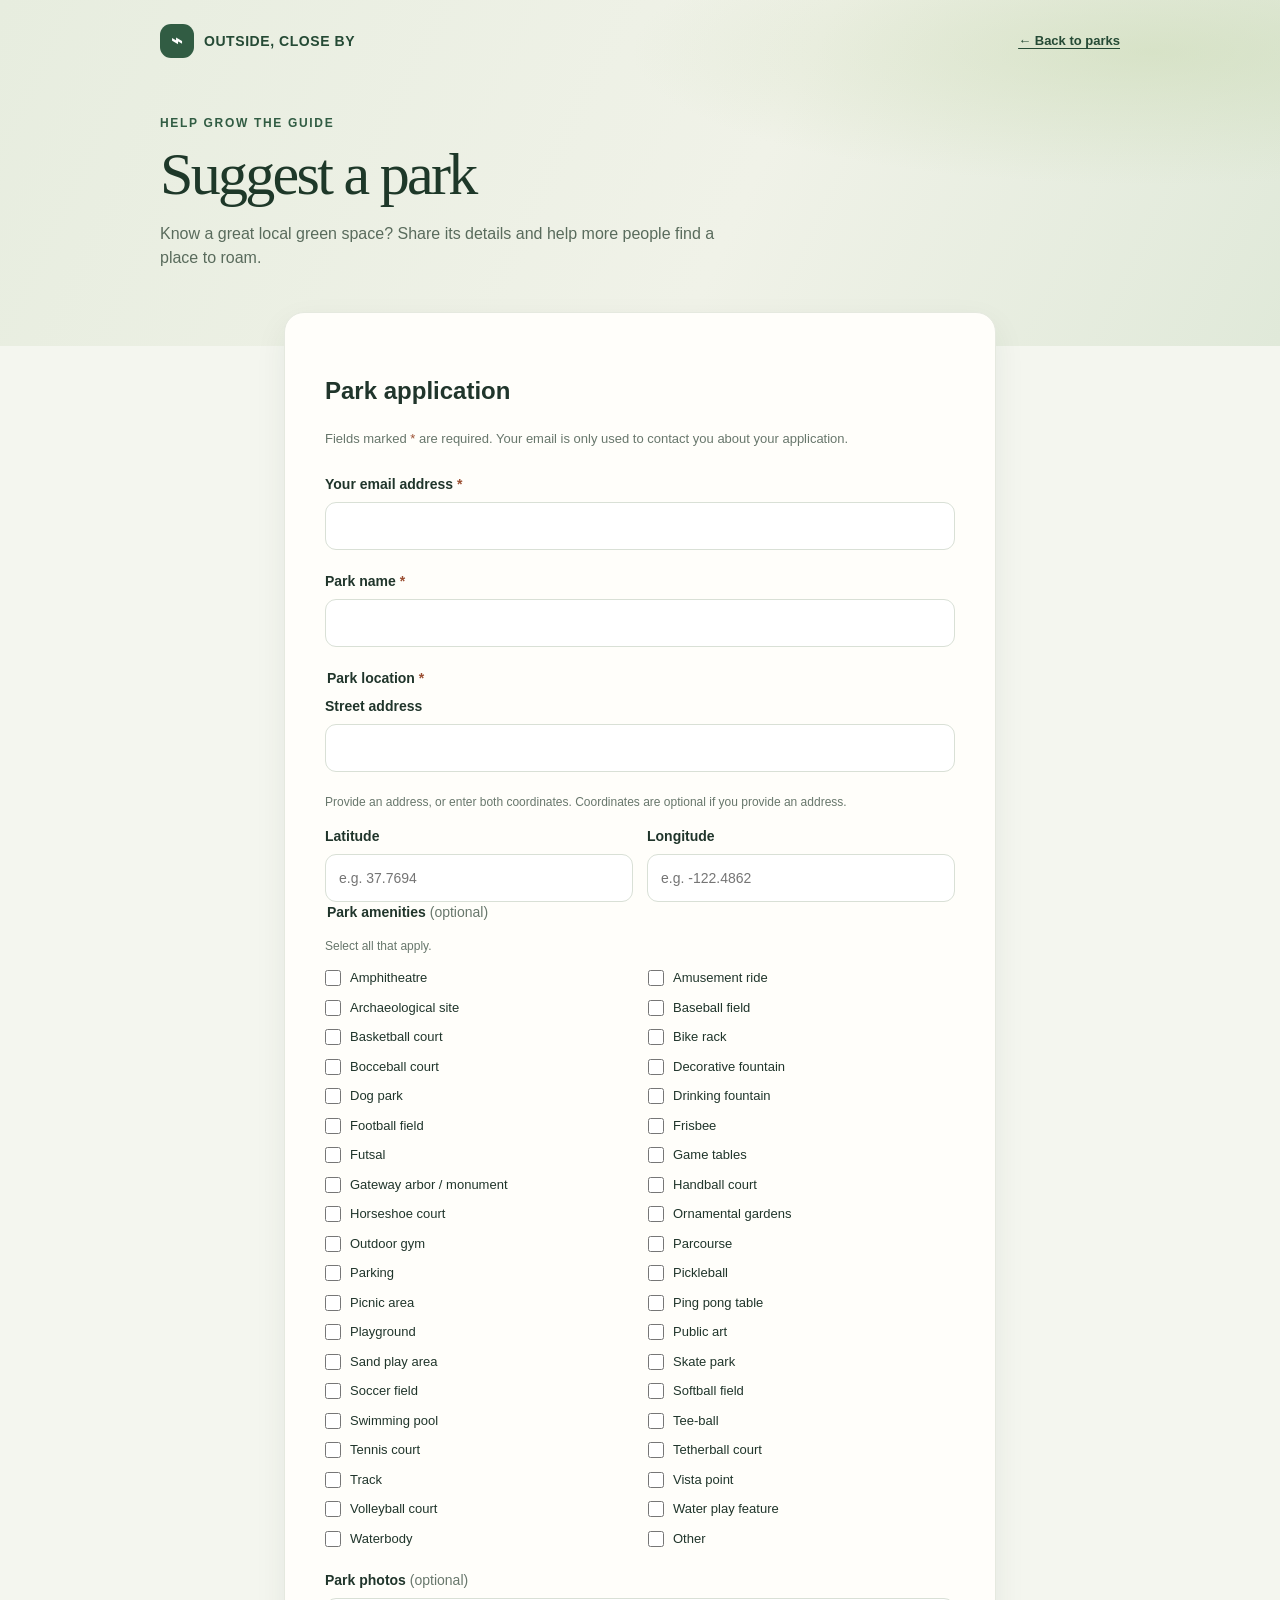
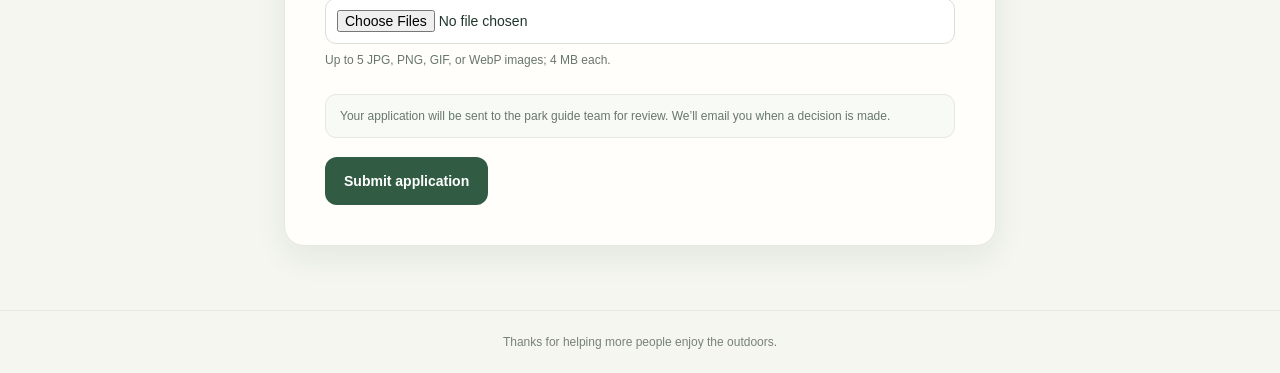
==== application.html @ 21227217 "first commit" ====
<!DOCTYPE html>
<html lang="en">
<head>
  <meta charset="UTF-8">
  <meta name="viewport" content="width=device-width, initial-scale=1.0">
  <meta name="theme-color" content="#f4f6ef">
  <title>Suggest a Park | Bay Area Parks</title>
  <link rel="stylesheet" href="application.css">
</head>
<body>
  <header class="hero">
    <div class="topbar">
      <div class="brand"><span class="brand-mark" aria-hidden="true">⌁</span> OUTSIDE, CLOSE BY</div>
      <a class="back-link" href="index.html">← Back to parks</a>
    </div>
    <div class="hero-copy">
      <p class="eyebrow">Help grow the guide</p>
      <h1>Suggest a park</h1>
      <p class="intro">Know a great local green space? Share its details and help more people find a place to roam.</p>
    </div>
  </header>

  <main>
    <section class="application-card" aria-labelledby="application-heading">
      <h2 id="application-heading">Park application</h2>
      <p class="form-intro">Fields marked <span class="required">*</span> are required. Your email is only used to contact you about your application.</p>

      <form id="application-form">
        <div class="field">
          <label for="email">Your email address <span class="required">*</span></label>
          <input id="email" name="email" type="email" autocomplete="email" maxlength="254" required>
        </div>

        <div class="field">
          <label for="park-name">Park name <span class="required">*</span></label>
          <input id="park-name" name="parkName" type="text" required>
        </div>

        <fieldset class="location-fields">
          <legend class="field-label">Park location <span class="required">*</span></legend>
          <div class="field">
            <label for="address">Street address</label>
            <input id="address" name="address" type="text" autocomplete="street-address" aria-describedby="location-help">
          </div>
          <p class="help-text" id="location-help">Provide an address, or enter both coordinates. Coordinates are optional if you provide an address.</p>
          <div class="coordinates">
            <div class="field">
              <label for="latitude">Latitude</label>
              <input id="latitude" name="latitude" type="number" min="-90" max="90" step="any" inputmode="decimal" placeholder="e.g. 37.7694">
            </div>
            <div class="field">
              <label for="longitude">Longitude</label>
              <input id="longitude" name="longitude" type="number" min="-180" max="180" step="any" inputmode="decimal" placeholder="e.g. -122.4862">
            </div>
          </div>
        </fieldset>

        <fieldset class="amenities-field">
          <legend class="field-label">Park amenities <span class="optional-label">(optional)</span></legend>
          <p class="help-text" id="amenities-help">Select all that apply.</p>
          <div class="amenities-options" aria-describedby="amenities-help">
            <label class="amenity-option"><input type="checkbox" name="amenities" value="Amphitheatre"> Amphitheatre</label>
            <label class="amenity-option"><input type="checkbox" name="amenities" value="Amusement ride"> Amusement ride</label>
            <label class="amenity-option"><input type="checkbox" name="amenities" value="Archaeological site"> Archaeological site</label>
            <label class="amenity-option"><input type="checkbox" name="amenities" value="Baseball field"> Baseball field</label>
            <label class="amenity-option"><input type="checkbox" name="amenities" value="Basketball court"> Basketball court</label>
            <label class="amenity-option"><input type="checkbox" name="amenities" value="Bike rack"> Bike rack</label>
            <label class="amenity-option"><input type="checkbox" name="amenities" value="Bocceball court"> Bocceball court</label>
            <label class="amenity-option"><input type="checkbox" name="amenities" value="Decorative fountain"> Decorative fountain</label>
            <label class="amenity-option"><input type="checkbox" name="amenities" value="Dog park"> Dog park</label>
            <label class="amenity-option"><input type="checkbox" name="amenities" value="Drinking fountain"> Drinking fountain</label>
            <label class="amenity-option"><input type="checkbox" name="amenities" value="Football field"> Football field</label>
            <label class="amenity-option"><input type="checkbox" name="amenities" value="Frisbee"> Frisbee</label>
            <label class="amenity-option"><input type="checkbox" name="amenities" value="Futsal"> Futsal</label>
            <label class="amenity-option"><input type="checkbox" name="amenities" value="Game tables"> Game tables</label>
            <label class="amenity-option"><input type="checkbox" name="amenities" value="Gateway arbor / monument"> Gateway arbor / monument</label>
            <label class="amenity-option"><input type="checkbox" name="amenities" value="Handball court"> Handball court</label>
            <label class="amenity-option"><input type="checkbox" name="amenities" value="Horseshoe court"> Horseshoe court</label>
            <label class="amenity-option"><input type="checkbox" name="amenities" value="Ornamental gardens"> Ornamental gardens</label>
            <label class="amenity-option"><input type="checkbox" name="amenities" value="Outdoor gym"> Outdoor gym</label>
            <label class="amenity-option"><input type="checkbox" name="amenities" value="Parcourse"> Parcourse</label>
            <label class="amenity-option"><input type="checkbox" name="amenities" value="Parking"> Parking</label>
            <label class="amenity-option"><input type="checkbox" name="amenities" value="Pickleball"> Pickleball</label>
            <label class="amenity-option"><input type="checkbox" name="amenities" value="Picnic area"> Picnic area</label>
            <label class="amenity-option"><input type="checkbox" name="amenities" value="Ping pong table"> Ping pong table</label>
            <label class="amenity-option"><input type="checkbox" name="amenities" value="Playground"> Playground</label>
            <label class="amenity-option"><input type="checkbox" name="amenities" value="Public art"> Public art</label>
            <label class="amenity-option"><input type="checkbox" name="amenities" value="Sand play area"> Sand play area</label>
            <label class="amenity-option"><input type="checkbox" name="amenities" value="Skate park"> Skate park</label>
            <label class="amenity-option"><input type="checkbox" name="amenities" value="Soccer field"> Soccer field</label>
            <label class="amenity-option"><input type="checkbox" name="amenities" value="Softball field"> Softball field</label>
            <label class="amenity-option"><input type="checkbox" name="amenities" value="Swimming pool"> Swimming pool</label>
            <label class="amenity-option"><input type="checkbox" name="amenities" value="Tee-ball"> Tee-ball</label>
            <label class="amenity-option"><input type="checkbox" name="amenities" value="Tennis court"> Tennis court</label>
            <label class="amenity-option"><input type="checkbox" name="amenities" value="Tetherball court"> Tetherball court</label>
            <label class="amenity-option"><input type="checkbox" name="amenities" value="Track"> Track</label>
            <label class="amenity-option"><input type="checkbox" name="amenities" value="Vista point"> Vista point</label>
            <label class="amenity-option"><input type="checkbox" name="amenities" value="Volleyball court"> Volleyball court</label>
            <label class="amenity-option"><input type="checkbox" name="amenities" value="Water play feature"> Water play feature</label>
            <label class="amenity-option"><input type="checkbox" name="amenities" value="Waterbody"> Waterbody</label>
            <label class="amenity-option"><input id="other-amenity-toggle" type="checkbox"> Other</label>
          </div>
          <div class="field other-amenity-field" id="other-amenity-field" hidden>
            <label for="other-amenity">Other amenity <span class="required">*</span></label>
            <input id="other-amenity" name="otherAmenity" type="text" maxlength="100" aria-describedby="other-amenity-help">
            <p class="help-text" id="other-amenity-help">Enter another park amenity.</p>
          </div>
        </fieldset>

        <div class="field image-field">
          <label for="images">Park photos <span class="optional-label">(optional)</span></label>
          <input id="images" name="images" type="file" accept="image/jpeg,image/png,image/gif,image/webp" multiple aria-describedby="image-help">
          <p class="help-text" id="image-help">Up to 5 JPG, PNG, GIF, or WebP images; 4 MB each.</p>
        </div>

        <p class="form-note">Your application will be sent to the park guide team for review. We’ll email you when a decision is made.</p>
        <button class="submit-button" type="submit">Submit application</button>
        <p class="form-message" id="form-message" role="status" aria-live="polite" hidden></p>
      </form>
    </section>
  </main>

  <footer>Thanks for helping more people enjoy the outdoors.</footer>

  <script src="application.js"></script>
</body>
</html>
---- application.css ----
:root {
      color-scheme: light;
      --ink: #20352b;
      --muted: #68776c;
      --green: #315c43;
      --green-dark: #254a35;
      --paper: #f4f6ef;
      --card: #fffefa;
      --line: #e5e9df;
      --shadow: 0 12px 32px rgb(34 57 42 / 7%);
    }

    * {
      box-sizing: border-box;
    }

    body {
      min-height: 100vh;
      margin: 0;
      background: var(--paper);
      color: var(--ink);
      font-family: "Segoe UI", Arial, sans-serif;
      line-height: 1.5;
    }

    .hero {
      padding: 24px max(24px, calc((100% - 960px) / 2)) 76px;
      background:
        radial-gradient(ellipse at 90% 15%, rgb(198 215 173 / 48%), transparent 32%),
        linear-gradient(115deg, #e7eddf 0%, #f0f2e8 58%, #e0e9d9 100%);
    }

    .topbar {
      display: flex;
      max-width: 960px;
      align-items: center;
      justify-content: space-between;
      margin: 0 auto 56px;
    }

    .brand {
      display: flex;
      align-items: center;
      gap: 10px;
      color: var(--green-dark);
      font-size: 14px;
      font-weight: 700;
      letter-spacing: .04em;
    }

    .brand-mark {
      display: grid;
      width: 34px;
      height: 34px;
      place-items: center;
      border-radius: 11px;
      background: var(--green);
      color: white;
      font-size: 19px;
    }

    .back-link {
      color: var(--green-dark);
      font-size: 13px;
      font-weight: 700;
      text-decoration-thickness: 1px;
      text-underline-offset: 3px;
    }

    .hero-copy {
      max-width: 960px;
      margin: 0 auto;
    }

    .eyebrow {
      margin: 0 0 10px;
      color: var(--green);
      font-size: 12px;
      font-weight: 750;
      letter-spacing: .14em;
      text-transform: uppercase;
    }

    h1 {
      margin: 0;
      color: #1e3829;
      font-family: Georgia, "Times New Roman", serif;
      font-size: clamp(38px, 6vw, 60px);
      font-weight: 500;
      letter-spacing: -.045em;
      line-height: 1.08;
    }

    .intro {
      max-width: 570px;
      margin: 15px 0 0;
      color: #596b5c;
      font-size: 16px;
    }

    main {
      max-width: 760px;
      margin: -34px auto 0;
      padding: 0 24px 64px;
    }

    .application-card {
      padding: clamp(22px, 5vw, 40px);
      border: 1px solid var(--line);
      border-radius: 20px;
      background: var(--card);
      box-shadow: var(--shadow);
    }

    .form-intro {
      margin: 0 0 26px;
      color: var(--muted);
      font-size: 13px;
    }

    .location-fields {
      margin: 0;
      padding: 0;
      border: 0;
    }

    .amenities-field {
      margin: 0 0 22px;
      padding: 0;
      border: 0;
    }

    .amenities-options {
      display: grid;
      grid-template-columns: repeat(2, minmax(0, 1fr));
      gap: 10px 16px;
      margin-top: 13px;
    }

    .amenity-option {
      display: flex;
      align-items: flex-start;
      gap: 9px;
      color: var(--ink);
      font-size: 13px;
      cursor: pointer;
    }

    .amenity-option input {
      width: 16px;
      height: 16px;
      flex: 0 0 auto;
      margin: 2px 0 0;
      accent-color: var(--green);
    }

    .other-amenity-field {
      margin: 16px 0 0;
    }

    .field {
      margin-bottom: 21px;
    }

    .field label,
    .field-label {
      display: block;
      margin-bottom: 7px;
      color: var(--ink);
      font-size: 14px;
      font-weight: 700;
    }

    .required {
      color: #9b4f32;
    }

    .field input,
    .field textarea {
      width: 100%;
      min-height: 48px;
      padding: 11px 13px;
      border: 1px solid #d9e0d6;
      border-radius: 11px;
      outline: none;
      background: white;
      color: var(--ink);
      font: inherit;
      font-size: 14px;
      transition: border-color .15s, box-shadow .15s;
    }

    .field textarea {
      min-height: 100px;
      resize: vertical;
    }

    .field input:focus,
    .field textarea:focus {
      border-color: #7b9a7d;
      box-shadow: 0 0 0 3px rgb(80 124 83 / 14%);
    }

    .field input[type="file"] {
      min-height: auto;
      padding: 11px;
    }

    .optional-label {
      color: var(--muted);
      font-weight: 400;
    }

    .image-field {
      margin-top: 22px;
    }

    .help-text {
      margin: 7px 0 0;
      color: var(--muted);
      font-size: 12px;
    }

    .coordinates {
      display: grid;
      grid-template-columns: repeat(2, minmax(0, 1fr));
      gap: 14px;
      margin-top: 15px;
    }

    .coordinates .field {
      margin-bottom: 0;
    }

    .form-note {
      margin: 25px 0 19px;
      padding: 12px 14px;
      border: 1px solid #e5e9df;
      border-radius: 11px;
      background: #f8faf5;
      color: var(--muted);
      font-size: 12px;
    }

    .submit-button {
      display: inline-flex;
      min-height: 48px;
      align-items: center;
      justify-content: center;
      padding: 12px 19px;
      border: 0;
      border-radius: 12px;
      background: var(--green);
      color: white;
      cursor: pointer;
      font: inherit;
      font-size: 14px;
      font-weight: 700;
      transition: background .15s, transform .15s;
    }

    .submit-button:hover,
    .submit-button:focus-visible {
      background: var(--green-dark);
      outline: 3px solid rgb(49 92 67 / 18%);
      outline-offset: 2px;
      transform: translateY(-1px);
    }

    .form-message {
      margin: 18px 0 0;
      padding: 13px 15px;
      border: 1px solid #b9d0b8;
      border-radius: 11px;
      background: #eef6ed;
      color: #28503c;
      font-size: 13px;
    }

    .form-message--error {
      border-color: #e2b6a9;
      background: #fff2ed;
      color: #843d29;
    }

    .form-message[hidden] {
      display: none;
    }

    .submit-button:disabled {
      cursor: wait;
      opacity: .7;
      transform: none;
    }

    footer {
      padding: 22px 24px;
      border-top: 1px solid var(--line);
      color: #788278;
      font-size: 12px;
      text-align: center;
    }

    @media (max-width: 560px) {
      .hero {
        padding: 20px 22px 67px;
      }

      .topbar {
        margin-bottom: 44px;
      }

      .brand {
        gap: 7px;
        font-size: 11px;
      }

      .coordinates {
        grid-template-columns: 1fr;
        gap: 15px;
      }

      .amenities-options {
        grid-template-columns: 1fr;
      }

      main {
        padding-right: 18px;
        padding-left: 18px;
      }
    }

    @media (prefers-reduced-motion: reduce) {
      *,
      *::before,
      *::after {
        scroll-behavior: auto !important;
        transition-duration: .01ms !important;
      }
    }
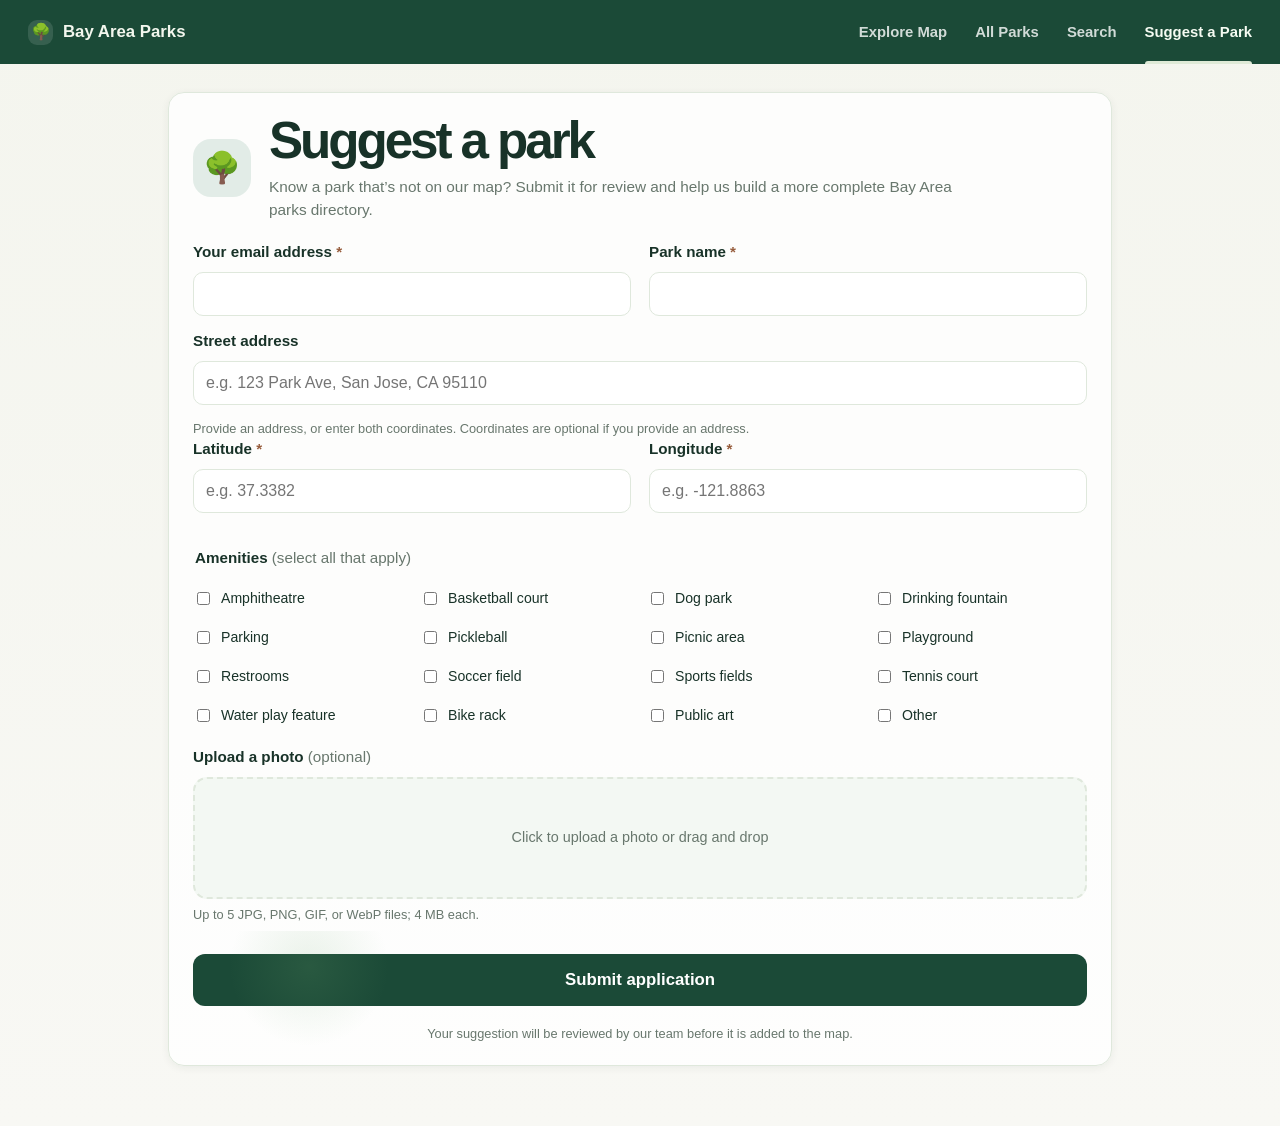
==== commit d6b4d7f6: "Webpage UI Revamp" ====
--- a/application.html
+++ b/application.html
@@ -8,96 +8,79 @@
   <link rel="stylesheet" href="application.css">
 </head>
 <body>
-  <header class="hero">
+  <header class="site-header">
     <div class="topbar">
-      <div class="brand"><span class="brand-mark" aria-hidden="true">⌁</span> OUTSIDE, CLOSE BY</div>
-      <a class="back-link" href="index.html">← Back to parks</a>
-    </div>
-    <div class="hero-copy">
-      <p class="eyebrow">Help grow the guide</p>
-      <h1>Suggest a park</h1>
-      <p class="intro">Know a great local green space? Share its details and help more people find a place to roam.</p>
+      <div class="brand" aria-label="Bay Area Parks home">
+        <span class="brand-mark" aria-hidden="true">🌳</span>
+        <span>Bay Area Parks</span>
+      </div>
+      <nav class="main-nav" aria-label="Main navigation">
+        <a class="nav-link" href="index.html">Explore Map</a>
+        <a class="nav-link" href="parks.html">All Parks</a>
+        <a class="nav-link" href="search.html">Search</a>
+        <a class="nav-link active" href="application.html">Suggest a Park</a>
+      </nav>
     </div>
   </header>
 
-  <main>
+  <main class="application-shell">
     <section class="application-card" aria-labelledby="application-heading">
-      <h2 id="application-heading">Park application</h2>
-      <p class="form-intro">Fields marked <span class="required">*</span> are required. Your email is only used to contact you about your application.</p>
+      <div class="card-intro">
+        <div class="icon-wrap" aria-hidden="true">🌳</div>
+        <div>
+          <h1 id="application-heading">Suggest a park</h1>
+          <p>Know a park that’s not on our map? Submit it for review and help us build a more complete Bay Area parks directory.</p>
+        </div>
+      </div>
 
       <form id="application-form">
-        <div class="field">
-          <label for="email">Your email address <span class="required">*</span></label>
-          <input id="email" name="email" type="email" autocomplete="email" maxlength="254" required>
+        <div class="field-grid field-grid--two">
+          <div class="field">
+            <label for="email">Your email address <span class="required">*</span></label>
+            <input id="email" name="email" type="email" autocomplete="email" maxlength="254" required>
+          </div>
+
+          <div class="field">
+            <label for="park-name">Park name <span class="required">*</span></label>
+            <input id="park-name" name="parkName" type="text" required>
+          </div>
         </div>
 
         <div class="field">
-          <label for="park-name">Park name <span class="required">*</span></label>
-          <input id="park-name" name="parkName" type="text" required>
+          <label for="address">Street address</label>
+          <input id="address" name="address" type="text" autocomplete="street-address" aria-describedby="location-help" placeholder="e.g. 123 Park Ave, San Jose, CA 95110">
+        </div>
+        <p class="help-text" id="location-help">Provide an address, or enter both coordinates. Coordinates are optional if you provide an address.</p>
+
+        <div class="field-grid field-grid--two">
+          <div class="field">
+            <label for="latitude">Latitude <span class="required">*</span></label>
+            <input id="latitude" name="latitude" type="number" min="-90" max="90" step="any" inputmode="decimal" placeholder="e.g. 37.3382">
+          </div>
+          <div class="field">
+            <label for="longitude">Longitude <span class="required">*</span></label>
+            <input id="longitude" name="longitude" type="number" min="-180" max="180" step="any" inputmode="decimal" placeholder="e.g. -121.8863">
+          </div>
         </div>
 
-        <fieldset class="location-fields">
-          <legend class="field-label">Park location <span class="required">*</span></legend>
-          <div class="field">
-            <label for="address">Street address</label>
-            <input id="address" name="address" type="text" autocomplete="street-address" aria-describedby="location-help">
-          </div>
-          <p class="help-text" id="location-help">Provide an address, or enter both coordinates. Coordinates are optional if you provide an address.</p>
-          <div class="coordinates">
-            <div class="field">
-              <label for="latitude">Latitude</label>
-              <input id="latitude" name="latitude" type="number" min="-90" max="90" step="any" inputmode="decimal" placeholder="e.g. 37.7694">
-            </div>
-            <div class="field">
-              <label for="longitude">Longitude</label>
-              <input id="longitude" name="longitude" type="number" min="-180" max="180" step="any" inputmode="decimal" placeholder="e.g. -122.4862">
-            </div>
-          </div>
-        </fieldset>
-
         <fieldset class="amenities-field">
-          <legend class="field-label">Park amenities <span class="optional-label">(optional)</span></legend>
-          <p class="help-text" id="amenities-help">Select all that apply.</p>
+          <legend class="field-label">Amenities <span class="optional-label">(select all that apply)</span></legend>
           <div class="amenities-options" aria-describedby="amenities-help">
             <label class="amenity-option"><input type="checkbox" name="amenities" value="Amphitheatre"> Amphitheatre</label>
-            <label class="amenity-option"><input type="checkbox" name="amenities" value="Amusement ride"> Amusement ride</label>
-            <label class="amenity-option"><input type="checkbox" name="amenities" value="Archaeological site"> Archaeological site</label>
-            <label class="amenity-option"><input type="checkbox" name="amenities" value="Baseball field"> Baseball field</label>
             <label class="amenity-option"><input type="checkbox" name="amenities" value="Basketball court"> Basketball court</label>
-            <label class="amenity-option"><input type="checkbox" name="amenities" value="Bike rack"> Bike rack</label>
-            <label class="amenity-option"><input type="checkbox" name="amenities" value="Bocceball court"> Bocceball court</label>
-            <label class="amenity-option"><input type="checkbox" name="amenities" value="Decorative fountain"> Decorative fountain</label>
             <label class="amenity-option"><input type="checkbox" name="amenities" value="Dog park"> Dog park</label>
             <label class="amenity-option"><input type="checkbox" name="amenities" value="Drinking fountain"> Drinking fountain</label>
-            <label class="amenity-option"><input type="checkbox" name="amenities" value="Football field"> Football field</label>
-            <label class="amenity-option"><input type="checkbox" name="amenities" value="Frisbee"> Frisbee</label>
-            <label class="amenity-option"><input type="checkbox" name="amenities" value="Futsal"> Futsal</label>
-            <label class="amenity-option"><input type="checkbox" name="amenities" value="Game tables"> Game tables</label>
-            <label class="amenity-option"><input type="checkbox" name="amenities" value="Gateway arbor / monument"> Gateway arbor / monument</label>
-            <label class="amenity-option"><input type="checkbox" name="amenities" value="Handball court"> Handball court</label>
-            <label class="amenity-option"><input type="checkbox" name="amenities" value="Horseshoe court"> Horseshoe court</label>
-            <label class="amenity-option"><input type="checkbox" name="amenities" value="Ornamental gardens"> Ornamental gardens</label>
-            <label class="amenity-option"><input type="checkbox" name="amenities" value="Outdoor gym"> Outdoor gym</label>
-            <label class="amenity-option"><input type="checkbox" name="amenities" value="Parcourse"> Parcourse</label>
             <label class="amenity-option"><input type="checkbox" name="amenities" value="Parking"> Parking</label>
             <label class="amenity-option"><input type="checkbox" name="amenities" value="Pickleball"> Pickleball</label>
             <label class="amenity-option"><input type="checkbox" name="amenities" value="Picnic area"> Picnic area</label>
-            <label class="amenity-option"><input type="checkbox" name="amenities" value="Ping pong table"> Ping pong table</label>
             <label class="amenity-option"><input type="checkbox" name="amenities" value="Playground"> Playground</label>
+            <label class="amenity-option"><input type="checkbox" name="amenities" value="Restrooms"> Restrooms</label>
+            <label class="amenity-option"><input type="checkbox" name="amenities" value="Soccer field"> Soccer field</label>
+            <label class="amenity-option"><input type="checkbox" name="amenities" value="Sports fields"> Sports fields</label>
+            <label class="amenity-option"><input type="checkbox" name="amenities" value="Tennis court"> Tennis court</label>
+            <label class="amenity-option"><input type="checkbox" name="amenities" value="Water play feature"> Water play feature</label>
+            <label class="amenity-option"><input type="checkbox" name="amenities" value="Bike rack"> Bike rack</label>
             <label class="amenity-option"><input type="checkbox" name="amenities" value="Public art"> Public art</label>
-            <label class="amenity-option"><input type="checkbox" name="amenities" value="Sand play area"> Sand play area</label>
-            <label class="amenity-option"><input type="checkbox" name="amenities" value="Skate park"> Skate park</label>
-            <label class="amenity-option"><input type="checkbox" name="amenities" value="Soccer field"> Soccer field</label>
-            <label class="amenity-option"><input type="checkbox" name="amenities" value="Softball field"> Softball field</label>
-            <label class="amenity-option"><input type="checkbox" name="amenities" value="Swimming pool"> Swimming pool</label>
-            <label class="amenity-option"><input type="checkbox" name="amenities" value="Tee-ball"> Tee-ball</label>
-            <label class="amenity-option"><input type="checkbox" name="amenities" value="Tennis court"> Tennis court</label>
-            <label class="amenity-option"><input type="checkbox" name="amenities" value="Tetherball court"> Tetherball court</label>
-            <label class="amenity-option"><input type="checkbox" name="amenities" value="Track"> Track</label>
-            <label class="amenity-option"><input type="checkbox" name="amenities" value="Vista point"> Vista point</label>
-            <label class="amenity-option"><input type="checkbox" name="amenities" value="Volleyball court"> Volleyball court</label>
-            <label class="amenity-option"><input type="checkbox" name="amenities" value="Water play feature"> Water play feature</label>
-            <label class="amenity-option"><input type="checkbox" name="amenities" value="Waterbody"> Waterbody</label>
             <label class="amenity-option"><input id="other-amenity-toggle" type="checkbox"> Other</label>
           </div>
           <div class="field other-amenity-field" id="other-amenity-field" hidden>
@@ -108,20 +91,21 @@
         </fieldset>
 
         <div class="field image-field">
-          <label for="images">Park photos <span class="optional-label">(optional)</span></label>
-          <input id="images" name="images" type="file" accept="image/jpeg,image/png,image/gif,image/webp" multiple aria-describedby="image-help">
-          <p class="help-text" id="image-help">Up to 5 JPG, PNG, GIF, or WebP images; 4 MB each.</p>
+          <label for="images">Upload a photo <span class="optional-label">(optional)</span></label>
+          <div class="upload-box">
+            <input id="images" name="images" type="file" accept="image/jpeg,image/png,image/gif,image/webp" multiple aria-describedby="image-help">
+            <span class="upload-hint">Click to upload a photo or drag and drop</span>
+          </div>
+          <p class="help-text" id="image-help">Up to 5 JPG, PNG, GIF, or WebP files; 4 MB each.</p>
         </div>
 
-        <p class="form-note">Your application will be sent to the park guide team for review. We’ll email you when a decision is made.</p>
         <button class="submit-button" type="submit">Submit application</button>
+        <p class="form-note">Your suggestion will be reviewed by our team before it is added to the map.</p>
         <p class="form-message" id="form-message" role="status" aria-live="polite" hidden></p>
       </form>
     </section>
   </main>
 
-  <footer>Thanks for helping more people enjoy the outdoors.</footer>
-
   <script src="application.js"></script>
 </body>
 </html>
--- a/application.css
+++ b/application.css
@@ -1,340 +1,272 @@
-    :root {
-      color-scheme: light;
-      --ink: #20352b;
-      --muted: #68776c;
-      --green: #315c43;
-      --green-dark: #254a35;
-      --paper: #f4f6ef;
-      --card: #fffefa;
-      --line: #e5e9df;
-      --shadow: 0 12px 32px rgb(34 57 42 / 7%);
-    }
-
-    * {
-      box-sizing: border-box;
-    }
-
-    body {
-      min-height: 100vh;
-      margin: 0;
-      background: var(--paper);
-      color: var(--ink);
-      font-family: "Segoe UI", Arial, sans-serif;
-      line-height: 1.5;
-    }
-
-    .hero {
-      padding: 24px max(24px, calc((100% - 960px) / 2)) 76px;
-      background:
-        radial-gradient(ellipse at 90% 15%, rgb(198 215 173 / 48%), transparent 32%),
-        linear-gradient(115deg, #e7eddf 0%, #f0f2e8 58%, #e0e9d9 100%);
-    }
-
-    .topbar {
-      display: flex;
-      max-width: 960px;
-      align-items: center;
-      justify-content: space-between;
-      margin: 0 auto 56px;
-    }
-
-    .brand {
-      display: flex;
-      align-items: center;
-      gap: 10px;
-      color: var(--green-dark);
-      font-size: 14px;
-      font-weight: 700;
-      letter-spacing: .04em;
-    }
-
-    .brand-mark {
-      display: grid;
-      width: 34px;
-      height: 34px;
-      place-items: center;
-      border-radius: 11px;
-      background: var(--green);
-      color: white;
-      font-size: 19px;
-    }
-
-    .back-link {
-      color: var(--green-dark);
-      font-size: 13px;
-      font-weight: 700;
-      text-decoration-thickness: 1px;
-      text-underline-offset: 3px;
-    }
-
-    .hero-copy {
-      max-width: 960px;
-      margin: 0 auto;
-    }
-
-    .eyebrow {
-      margin: 0 0 10px;
-      color: var(--green);
-      font-size: 12px;
-      font-weight: 750;
-      letter-spacing: .14em;
-      text-transform: uppercase;
-    }
-
-    h1 {
-      margin: 0;
-      color: #1e3829;
-      font-family: Georgia, "Times New Roman", serif;
-      font-size: clamp(38px, 6vw, 60px);
-      font-weight: 500;
-      letter-spacing: -.045em;
-      line-height: 1.08;
-    }
-
-    .intro {
-      max-width: 570px;
-      margin: 15px 0 0;
-      color: #596b5c;
-      font-size: 16px;
-    }
-
-    main {
-      max-width: 760px;
-      margin: -34px auto 0;
-      padding: 0 24px 64px;
-    }
-
-    .application-card {
-      padding: clamp(22px, 5vw, 40px);
-      border: 1px solid var(--line);
-      border-radius: 20px;
-      background: var(--card);
-      box-shadow: var(--shadow);
-    }
-
-    .form-intro {
-      margin: 0 0 26px;
-      color: var(--muted);
-      font-size: 13px;
-    }
-
-    .location-fields {
-      margin: 0;
-      padding: 0;
-      border: 0;
-    }
-
-    .amenities-field {
-      margin: 0 0 22px;
-      padding: 0;
-      border: 0;
-    }
-
-    .amenities-options {
-      display: grid;
-      grid-template-columns: repeat(2, minmax(0, 1fr));
-      gap: 10px 16px;
-      margin-top: 13px;
-    }
-
-    .amenity-option {
-      display: flex;
-      align-items: flex-start;
-      gap: 9px;
-      color: var(--ink);
-      font-size: 13px;
-      cursor: pointer;
-    }
-
-    .amenity-option input {
-      width: 16px;
-      height: 16px;
-      flex: 0 0 auto;
-      margin: 2px 0 0;
-      accent-color: var(--green);
-    }
-
-    .other-amenity-field {
-      margin: 16px 0 0;
-    }
-
-    .field {
-      margin-bottom: 21px;
-    }
-
-    .field label,
-    .field-label {
-      display: block;
-      margin-bottom: 7px;
-      color: var(--ink);
-      font-size: 14px;
-      font-weight: 700;
-    }
-
-    .required {
-      color: #9b4f32;
-    }
-
-    .field input,
-    .field textarea {
-      width: 100%;
-      min-height: 48px;
-      padding: 11px 13px;
-      border: 1px solid #d9e0d6;
-      border-radius: 11px;
-      outline: none;
-      background: white;
-      color: var(--ink);
-      font: inherit;
-      font-size: 14px;
-      transition: border-color .15s, box-shadow .15s;
-    }
-
-    .field textarea {
-      min-height: 100px;
-      resize: vertical;
-    }
-
-    .field input:focus,
-    .field textarea:focus {
-      border-color: #7b9a7d;
-      box-shadow: 0 0 0 3px rgb(80 124 83 / 14%);
-    }
-
-    .field input[type="file"] {
-      min-height: auto;
-      padding: 11px;
-    }
-
-    .optional-label {
-      color: var(--muted);
-      font-weight: 400;
-    }
-
-    .image-field {
-      margin-top: 22px;
-    }
-
-    .help-text {
-      margin: 7px 0 0;
-      color: var(--muted);
-      font-size: 12px;
-    }
-
-    .coordinates {
-      display: grid;
-      grid-template-columns: repeat(2, minmax(0, 1fr));
-      gap: 14px;
-      margin-top: 15px;
-    }
-
-    .coordinates .field {
-      margin-bottom: 0;
-    }
-
-    .form-note {
-      margin: 25px 0 19px;
-      padding: 12px 14px;
-      border: 1px solid #e5e9df;
-      border-radius: 11px;
-      background: #f8faf5;
-      color: var(--muted);
-      font-size: 12px;
-    }
-
-    .submit-button {
-      display: inline-flex;
-      min-height: 48px;
-      align-items: center;
-      justify-content: center;
-      padding: 12px 19px;
-      border: 0;
-      border-radius: 12px;
-      background: var(--green);
-      color: white;
-      cursor: pointer;
-      font: inherit;
-      font-size: 14px;
-      font-weight: 700;
-      transition: background .15s, transform .15s;
-    }
-
-    .submit-button:hover,
-    .submit-button:focus-visible {
-      background: var(--green-dark);
-      outline: 3px solid rgb(49 92 67 / 18%);
-      outline-offset: 2px;
-      transform: translateY(-1px);
-    }
-
-    .form-message {
-      margin: 18px 0 0;
-      padding: 13px 15px;
-      border: 1px solid #b9d0b8;
-      border-radius: 11px;
-      background: #eef6ed;
-      color: #28503c;
-      font-size: 13px;
-    }
-
-    .form-message--error {
-      border-color: #e2b6a9;
-      background: #fff2ed;
-      color: #843d29;
-    }
-
-    .form-message[hidden] {
-      display: none;
-    }
-
-    .submit-button:disabled {
-      cursor: wait;
-      opacity: .7;
-      transform: none;
-    }
-
-    footer {
-      padding: 22px 24px;
-      border-top: 1px solid var(--line);
-      color: #788278;
-      font-size: 12px;
-      text-align: center;
-    }
-
-    @media (max-width: 560px) {
-      .hero {
-        padding: 20px 22px 67px;
-      }
-
-      .topbar {
-        margin-bottom: 44px;
-      }
-
-      .brand {
-        gap: 7px;
-        font-size: 11px;
-      }
-
-      .coordinates {
-        grid-template-columns: 1fr;
-        gap: 15px;
-      }
-
-      .amenities-options {
-        grid-template-columns: 1fr;
-      }
-
-      main {
-        padding-right: 18px;
-        padding-left: 18px;
-      }
-    }
-
-    @media (prefers-reduced-motion: reduce) {
-      *,
-      *::before,
-      *::after {
-        scroll-behavior: auto !important;
-        transition-duration: .01ms !important;
-      }
-    }
+﻿:root {
+  --color-primary: #1b4a37;
+  --color-primary-hover: #0e3529;
+  --color-background: #f5f5ef;
+  --color-surface: #ffffff;
+  --color-sage: #eaf0e6;
+  --color-border: #dfe8dc;
+  --color-text: #183228;
+  --color-text-muted: #68776d;
+  --shadow-card: 0 2px 8px rgba(20, 55, 35, 0.06);
+  --radius-lg: 16px;
+  --radius-md: 12px;
+}
+
+* { box-sizing: border-box; }
+html { scroll-behavior: smooth; }
+body {
+  margin: 0;
+  background:
+    linear-gradient(180deg, #f4f5ee 0%, #f8f8f4 100%);
+  color: var(--color-text);
+  font-family: "Segoe UI", Arial, sans-serif;
+  line-height: 1.5;
+}
+
+a { color: inherit; text-decoration: none; }
+button, input, select { font: inherit; }
+button { cursor: pointer; }
+
+.site-header {
+  height: 64px;
+  background: var(--color-primary);
+  color: #f3f7ee;
+}
+.topbar {
+  max-width: 1440px;
+  margin: 0 auto;
+  height: 100%;
+  padding: 0 28px;
+  display: flex;
+  align-items: center;
+  justify-content: space-between;
+}
+.brand {
+  display: inline-flex;
+  align-items: center;
+  gap: 10px;
+  font-size: 1.05rem;
+  font-weight: 700;
+}
+.brand-mark {
+  display: inline-grid;
+  place-items: center;
+  width: 25px;
+  height: 25px;
+  border-radius: 9px;
+  background: rgba(255,255,255,0.12);
+  font-size: 1rem;
+}
+.main-nav {
+  display: flex;
+  align-items: center;
+  gap: 28px;
+}
+.nav-link {
+  position: relative;
+  display: inline-flex;
+  align-items: center;
+  height: 64px;
+  color: rgba(255,255,255,0.8);
+  font-size: 0.93rem;
+  font-weight: 600;
+}
+.nav-link.active {
+  color: #f5fbf2;
+}
+.nav-link.active::after {
+  content: "";
+  position: absolute;
+  left: 0;
+  right: 0;
+  bottom: 0;
+  height: 3px;
+  border-radius: 3px 3px 0 0;
+  background: #dfead7;
+}
+
+.application-shell {
+  max-width: 980px;
+  margin: 0 auto;
+  padding: 28px 18px 60px;
+}
+.application-card {
+  position: relative;
+  background: rgba(255,255,255,0.82);
+  border: 1px solid var(--color-border);
+  border-radius: var(--radius-lg);
+  box-shadow: var(--shadow-card);
+  padding: 22px 24px 22px;
+}
+.application-card::before {
+  content: "";
+  position: absolute;
+  left: 30px;
+  bottom: 16px;
+  width: 220px;
+  height: 118px;
+  background: radial-gradient(circle at 50% 30%, rgba(120,175,118,0.15), transparent 58%);
+  pointer-events: none;
+}
+.card-intro {
+  display: flex;
+  align-items: center;
+  gap: 18px;
+  margin-bottom: 20px;
+}
+.icon-wrap {
+  display: inline-grid;
+  place-items: center;
+  width: 58px;
+  height: 58px;
+  border-radius: 18px;
+  background: rgba(36, 118, 83, 0.12);
+  font-size: 1.9rem;
+  flex-shrink: 0;
+}
+.card-intro h1 {
+  margin: 0;
+  font-size: clamp(2.4rem, 4vw, 3.5rem);
+  letter-spacing: -0.06em;
+  line-height: 1.02;
+}
+.card-intro p {
+  margin: 8px 0 0;
+  color: var(--color-text-muted);
+  font-size: 0.96rem;
+  max-width: 700px;
+}
+
+.field-grid {
+  display: grid;
+  gap: 18px;
+}
+.field-grid--two {
+  grid-template-columns: repeat(2, minmax(0, 1fr));
+}
+.field {
+  margin-bottom: 14px;
+}
+label,
+.field-label,
+legend {
+  display: block;
+  margin-bottom: 8px;
+  color: var(--color-text);
+  font-size: 0.95rem;
+  font-weight: 700;
+}
+input[type="text"], input[type="email"], input[type="number"], select {
+  width: 100%;
+  min-height: 44px;
+  padding: 0 12px;
+  border: 1px solid var(--color-border);
+  border-radius: 10px;
+  background: rgba(255,255,255,0.88);
+  color: var(--color-text);
+}
+input:focus, select:focus {
+  outline: 3px solid rgba(26, 98, 72, 0.14);
+  outline-offset: 1px;
+}
+.help-text {
+  margin: 6px 0 0;
+  color: var(--color-text-muted);
+  font-size: 0.8rem;
+}
+.required { color: #975d3d; }
+.optional-label { color: var(--color-text-muted); font-weight: 500; }
+
+.amenities-field {
+  border: 0;
+  padding: 0;
+  margin: 20px 0 12px;
+}
+.amenities-options {
+  display: grid;
+  grid-template-columns: repeat(4, minmax(0, 1fr));
+  gap: 10px 14px;
+  margin-top: 10px;
+}
+.amenity-option {
+  display: flex;
+  align-items: center;
+  gap: 8px;
+  color: var(--color-text);
+  font-size: 0.88rem;
+  font-weight: 500;
+}
+.amenity-option input {
+  accent-color: var(--color-primary);
+}
+.other-amenity-field { margin-top: 16px; }
+
+.upload-box {
+  position: relative;
+  display: flex;
+  align-items: center;
+  justify-content: center;
+  min-height: 122px;
+  border: 2px dashed var(--color-border);
+  border-radius: 14px;
+  background: rgba(241,247,240,0.8);
+  text-align: center;
+  padding: 16px 20px;
+}
+.upload-box input {
+  position: absolute;
+  inset: 0;
+  width: 100%;
+  height: 100%;
+  opacity: 0;
+  cursor: pointer;
+}
+.upload-hint {
+  color: var(--color-text-muted);
+  font-size: 0.9rem;
+}
+.image-field { margin-top: 10px; }
+.submit-button {
+  width: 100%;
+  min-height: 52px;
+  border: 0;
+  border-radius: 12px;
+  background: var(--color-primary);
+  color: white;
+  font-size: 1.05rem;
+  font-weight: 700;
+  margin-top: 16px;
+}
+.submit-button:hover,
+.submit-button:focus-visible {
+  background: var(--color-primary-hover);
+}
+.form-note {
+  margin: 18px 0 0;
+  color: var(--color-text-muted);
+  font-size: 0.8rem;
+  text-align: center;
+}
+.form-message {
+  margin: 16px 0 0;
+  border-radius: 10px;
+  padding: 10px 12px;
+  background: #edf7ed;
+  color: #214d3b;
+  border: 1px solid #c5dfca;
+}
+.form-message--error {
+  background: #fff2ef;
+  border-color: #edc5b5;
+  color: #7a3a2e;
+}
+
+@media (max-width: 720px) {
+  .topbar { padding: 0 16px; }
+  .brand { font-size: 0.8rem; }
+  .main-nav { gap: 12px; }
+  .nav-link { font-size: 0.74rem; }
+  .field-grid--two, .amenities-options { grid-template-columns: 1fr; }
+  .application-card { padding: 18px 16px; }
+  .card-intro { align-items: flex-start; }
+}
